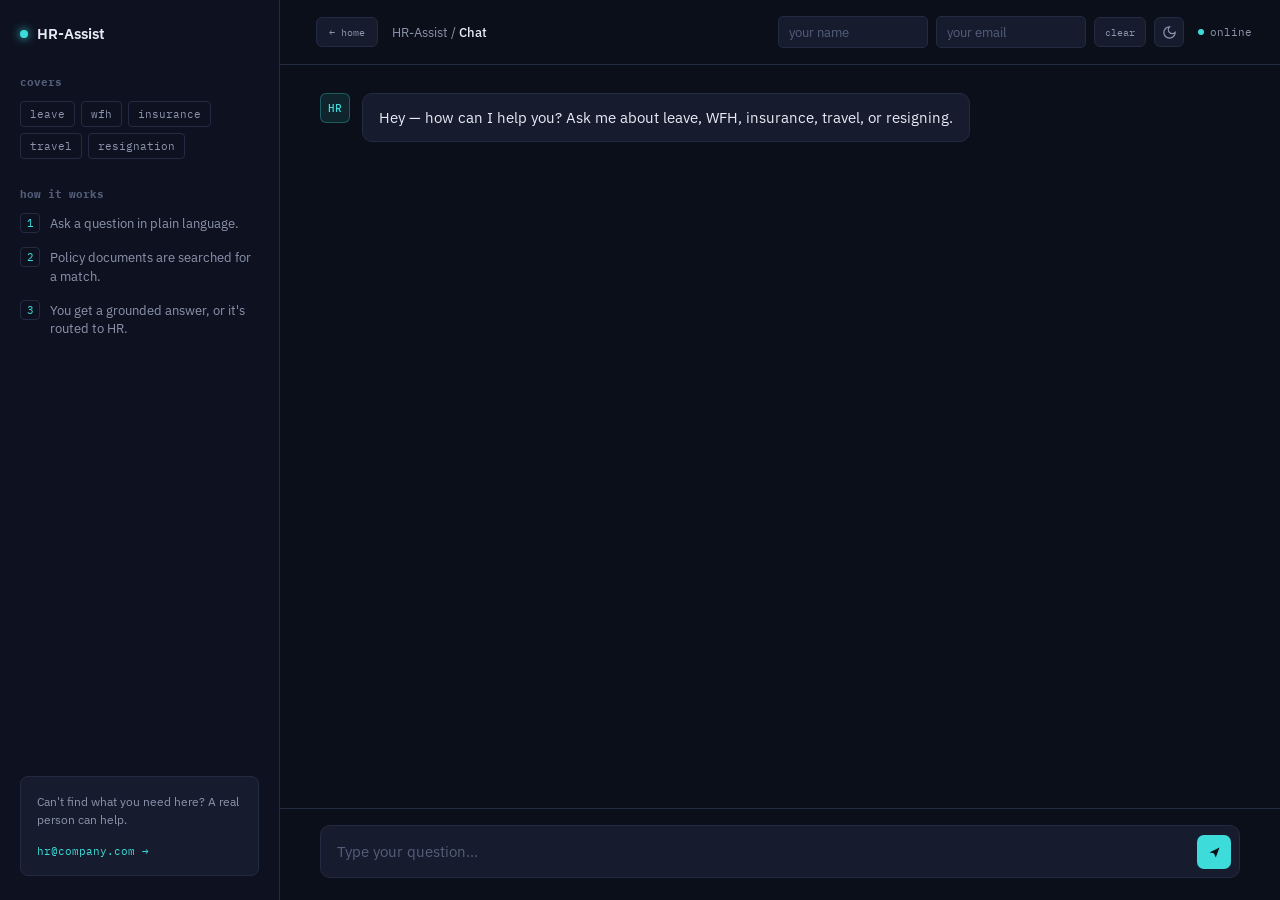
==== frontend/chat .html @ ef60117e "Day 6: fix missing back-to-home navigation on chat page" ====
<!DOCTYPE html>
<html lang="en">
<head>
<meta charset="UTF-8">
<meta name="viewport" content="width=device-width, initial-scale=1.0">
<title>HR-Assist</title>
<link rel="preconnect" href="https://fonts.googleapis.com">
<link rel="preconnect" href="https://fonts.gstatic.com" crossorigin>
<link href="https://fonts.googleapis.com/css2?family=IBM+Plex+Sans:wght@400;500;600;700&family=IBM+Plex+Mono:wght@400;500&display=swap" rel="stylesheet">
<style>
  :root {
    --bg: #0B0F1A;
    --sidebar: #10152420;
    --sidebar-bg: #0E1220;
    --surface: #161C2E;
    --border: #232B42;
    --text: #E7EBF5;
    --text-dim: #8B94AC;
    --text-faint: #545E7A;
    --cyan: #3DDBD9;
    --cyan-dim: rgba(61, 219, 217, 0.10);
    --amber: #F5A623;
    --amber-dim: rgba(245, 166, 35, 0.10);
    --red: #E5636B;
    --red-dim: rgba(229, 99, 107, 0.10);
  }

  html[data-theme="light"] {
    --bg: #F4F6FB;
    --sidebar-bg: #ECEFF6;
    --surface: #FFFFFF;
    --border: #DDE2ED;
    --text: #171B29;
    --text-dim: #5B6478;
    --text-faint: #98A0B3;
    --cyan-dim: rgba(13, 148, 146, 0.10);
    --amber-dim: rgba(180, 110, 10, 0.10);
    --red-dim: rgba(200, 60, 68, 0.08);
  }
  html[data-theme="light"] .send-btn svg path { fill: #F4F6FB; }

  * { box-sizing: border-box; }
  body {
    margin: 0;
    background: var(--bg);
    color: var(--text);
    font-family: 'IBM Plex Sans', sans-serif;
    height: 100vh;
    overflow: hidden;
  }
  .mono { font-family: 'IBM Plex Mono', monospace; }

  .app {
    display: grid;
    grid-template-columns: 280px 1fr;
    height: 100vh;
  }

  /* Sidebar */
  .sidebar {
    background: var(--sidebar-bg);
    border-right: 1px solid var(--border);
    padding: 24px 20px;
    display: flex;
    flex-direction: column;
  }
  .brand {
    display: flex;
    align-items: center;
    gap: 9px;
    font-weight: 600;
    font-size: 15px;
    margin-bottom: 32px;
  }
  .brand-mark {
    width: 8px; height: 8px; border-radius: 50%;
    background: var(--cyan);
    box-shadow: 0 0 8px var(--cyan);
  }
  .sidebar h2 {
    font-size: 11px;
    font-family: 'IBM Plex Mono', monospace;
    color: var(--text-faint);
    text-transform: lowercase;
    margin: 0 0 12px 0;
  }
  .topics {
    display: flex;
    flex-wrap: wrap;
    gap: 6px;
    margin-bottom: 28px;
  }
  .topic-chip {
    font-family: 'IBM Plex Mono', monospace;
    font-size: 11px;
    padding: 5px 9px;
    border: 1px solid var(--border);
    border-radius: 4px;
    color: var(--text-dim);
  }
  .steps { display: flex; flex-direction: column; gap: 14px; margin-bottom: 28px; }
  .step { display: flex; gap: 10px; }
  .step-num {
    font-family: 'IBM Plex Mono', monospace;
    font-size: 11px; color: var(--cyan);
    border: 1px solid var(--border);
    width: 20px; height: 20px; border-radius: 4px;
    display: flex; align-items: center; justify-content: center;
    flex-shrink: 0;
  }
  .step-text { font-size: 12.5px; color: var(--text-dim); line-height: 1.5; padding-top: 1px; }

  .sidebar-footer {
    margin-top: auto;
    border: 1px solid var(--border);
    border-radius: 8px;
    padding: 16px;
    background: var(--surface);
  }
  .sidebar-footer p {
    font-size: 12px;
    color: var(--text-dim);
    margin: 0 0 10px 0;
    line-height: 1.5;
  }
  .sidebar-footer a {
    font-family: 'IBM Plex Mono', monospace;
    font-size: 11px;
    color: var(--cyan);
    text-decoration: none;
  }

  /* Main */
  .main { display: flex; flex-direction: column; height: 100vh; }

  .topbar {
    border-bottom: 1px solid var(--border);
    padding: 16px 28px;
    display: flex;
    align-items: center;
    justify-content: space-between;
    flex-shrink: 0;
  }
  .crumb { font-size: 13px; color: var(--text-dim); }
  .crumb b { color: var(--text); font-weight: 500; }
  .identity {
    display: flex;
    gap: 8px;
  }
  .identity input {
    background: var(--surface);
    border: 1px solid var(--border);
    border-radius: 5px;
    padding: 7px 10px;
    color: var(--text);
    font-size: 12.5px;
    font-family: 'IBM Plex Sans', sans-serif;
    width: 150px;
  }
  .identity input::placeholder { color: var(--text-faint); }
  .identity input:focus { outline: none; border-color: var(--cyan); }
  .status { font-family: 'IBM Plex Mono', monospace; font-size: 11px; color: var(--text-dim); display: flex; align-items: center; gap: 6px; margin-left: 14px; }
  .status-dot { width: 6px; height: 6px; border-radius: 50%; background: var(--cyan); }

  .icon-btn {
    background: var(--surface);
    border: 1px solid var(--border);
    color: var(--text-dim);
    border-radius: 6px;
    width: 30px;
    height: 30px;
    display: flex;
    align-items: center;
    justify-content: center;
    cursor: pointer;
    margin-left: 8px;
    font-size: 10px;
    text-transform: lowercase;
    padding: 0;
  }
  .icon-btn:hover { color: var(--cyan); border-color: var(--cyan); }
  #clearBtn { width: auto; padding: 0 10px; }

  .msg-time {
    font-family: 'IBM Plex Mono', monospace;
    font-size: 10px;
    color: var(--text-faint);
    margin-top: 6px;
  }
  .msg.user .msg-time { text-align: right; }

  .chat-area {
    flex: 1;
    overflow-y: auto;
    padding: 28px 40px;
    display: flex;
    flex-direction: column;
    gap: 18px;
  }

  .msg { display: flex; gap: 12px; max-width: 680px; }
  .msg.user { align-self: flex-end; flex-direction: row-reverse; }

  .avatar {
    width: 30px; height: 30px; border-radius: 6px;
    display: flex; align-items: center; justify-content: center;
    font-family: 'IBM Plex Mono', monospace;
    font-size: 11px; font-weight: 500;
    flex-shrink: 0;
  }
  .avatar.bot { background: var(--cyan-dim); color: var(--cyan); border: 1px solid rgba(61,219,217,0.3); }
  .avatar.user { background: var(--surface); color: var(--text-dim); border: 1px solid var(--border); }

  .bubble {
    background: var(--surface);
    border: 1px solid var(--border);
    border-radius: 10px;
    padding: 12px 16px;
    font-size: 14.5px;
    line-height: 1.6;
    white-space: pre-wrap;
  }
  .msg.user .bubble { background: #1B2136; }
  .msg.bot .bubble.answered { border-left: 3px solid var(--cyan); background: var(--cyan-dim); }
  .msg.bot .bubble.escalated { border-left: 3px solid var(--amber); background: var(--amber-dim); }
  .msg.bot .bubble.error { border-left: 3px solid var(--red); background: var(--red-dim); }

  .bubble-tag {
    display: inline-block;
    font-family: 'IBM Plex Mono', monospace;
    font-size: 10px;
    margin-bottom: 6px;
    padding: 2px 6px;
    border-radius: 3px;
    background: rgba(255,255,255,0.06);
  }
  .bubble.answered .bubble-tag { color: var(--cyan); }
  .bubble.escalated .bubble-tag { color: var(--amber); }
  .bubble.error .bubble-tag { color: var(--red); }

  .typing {
    display: flex;
    align-items: center;
    gap: 12px;
    padding-left: 0;
  }
  .typing-bubble {
    display: flex;
    align-items: center;
    gap: 4px;
    background: var(--surface);
    border: 1px solid var(--border);
    border-radius: 10px;
    padding: 12px 16px;
  }
  .typing-dot {
    width: 6px;
    height: 6px;
    border-radius: 50%;
    background: var(--text-faint);
    animation: typingBounce 1.2s infinite ease-in-out;
  }
  .typing-dot:nth-child(2) { animation-delay: 0.15s; }
  .typing-dot:nth-child(3) { animation-delay: 0.3s; }
  @keyframes typingBounce {
    0%, 60%, 100% { transform: translateY(0); opacity: 0.4; }
    30% { transform: translateY(-4px); opacity: 1; }
  }

  .input-bar {
    border-top: 1px solid var(--border);
    padding: 16px 40px 22px 40px;
    flex-shrink: 0;
  }
  .input-wrap {
    display: flex;
    align-items: flex-end;
    gap: 10px;
    background: var(--surface);
    border: 1px solid var(--border);
    border-radius: 10px;
    padding: 8px 8px 8px 16px;
  }
  .input-wrap textarea {
    flex: 1;
    background: transparent;
    border: none;
    color: var(--text);
    font-family: 'IBM Plex Sans', sans-serif;
    font-size: 14.5px;
    resize: none;
    max-height: 120px;
    padding: 8px 0;
  }
  .input-wrap textarea:focus { outline: none; }
  .input-wrap textarea::placeholder { color: var(--text-faint); }

  .send-btn {
    background: var(--cyan);
    border: none;
    width: 34px; height: 34px;
    border-radius: 7px;
    display: flex; align-items: center; justify-content: center;
    cursor: pointer;
    flex-shrink: 0;
  }
  .send-btn:hover { background: #55E5E3; }
  .send-btn:disabled { background: var(--border); cursor: not-allowed; }
  .send-btn svg { width: 15px; height: 15px; }

  @media (max-width: 820px) {
    .app { grid-template-columns: 1fr; }
    .sidebar { display: none; }
    .identity { display: none; }
  }
</style>
</head>
<body>

<div class="app">
  <aside class="sidebar">
    <div class="brand"><span class="brand-mark"></span>HR-Assist</div>

    <h2>covers</h2>
    <div class="topics">
      <span class="topic-chip">leave</span>
      <span class="topic-chip">wfh</span>
      <span class="topic-chip">insurance</span>
      <span class="topic-chip">travel</span>
      <span class="topic-chip">resignation</span>
    </div>

    <h2>how it works</h2>
    <div class="steps">
      <div class="step"><span class="step-num mono">1</span><span class="step-text">Ask a question in plain language.</span></div>
      <div class="step"><span class="step-num mono">2</span><span class="step-text">Policy documents are searched for a match.</span></div>
      <div class="step"><span class="step-num mono">3</span><span class="step-text">You get a grounded answer, or it's routed to HR.</span></div>
    </div>

    <div class="sidebar-footer">
      <p>Can't find what you need here? A real person can help.</p>
      <a href="mailto:hr@company.com">hr@company.com →</a>
    </div>
  </aside>

  <div class="main">
    <div class="topbar">
      <div style="display:flex; align-items:center; gap:14px;">
        <a href="index.html" class="icon-btn mono" style="width:auto; padding:0 12px; text-decoration:none;">← home</a>
        <div class="crumb">HR-Assist / <b>Chat</b></div>
      </div>
      <div style="display:flex; align-items:center;">
        <div class="identity">
          <input type="text" id="empName" placeholder="your name">
          <input type="email" id="empEmail" placeholder="your email">
        </div>
        <button class="icon-btn mono" id="clearBtn" title="Start new conversation">clear</button>
        <button class="icon-btn" id="themeBtn" title="Toggle theme">
          <svg id="themeIcon" viewBox="0 0 24 24" width="15" height="15" fill="none" stroke="currentColor" stroke-width="2">
            <path d="M12 3a6 6 0 0 0 9 9 9 9 0 1 1-9-9z"/>
          </svg>
        </button>
        <div class="status"><span class="status-dot"></span>online</div>
      </div>
    </div>

    <div class="chat-area" id="chatArea">
      <div class="msg bot">
        <div class="avatar bot">HR</div>
        <div class="bubble">Hey — how can I help you? Ask me about leave, WFH, insurance, travel, or resigning.</div>
      </div>
    </div>

    <div class="input-bar">
      <div class="input-wrap">
        <textarea id="question" rows="1" placeholder="Type your question..."></textarea>
        <button class="send-btn" id="sendBtn" aria-label="Send">
          <svg viewBox="0 0 24 24" fill="none" xmlns="http://www.w3.org/2000/svg">
            <path d="M4 12L20 4L14 20L11 13L4 12Z" fill="#0A1018"/>
          </svg>
        </button>
      </div>
    </div>
  </div>
</div>

<script>
  const WEBHOOK_URL = "http://localhost:5678/webhook/hr-question";

  const chatArea = document.getElementById('chatArea');
  const questionInput = document.getElementById('question');
  const sendBtn = document.getElementById('sendBtn');
  const empName = document.getElementById('empName');
  const empEmail = document.getElementById('empEmail');
  const clearBtn = document.getElementById('clearBtn');
  const themeBtn = document.getElementById('themeBtn');

  function timeNow() {
    return new Date().toLocaleTimeString([], { hour: '2-digit', minute: '2-digit' });
  }

  function addUserMessage(text) {
    const el = document.createElement('div');
    el.className = 'msg user';
    el.innerHTML = `
      <div class="avatar user">${(empName.value.trim()[0] || 'Y').toUpperCase()}</div>
      <div>
        <div class="bubble">${escapeHtml(text)}</div>
        <div class="msg-time">${timeNow()}</div>
      </div>
    `;
    chatArea.appendChild(el);
    scrollToBottom();
  }

  function addBotMessage(text, status) {
    const el = document.createElement('div');
    el.className = 'msg bot';
    el.innerHTML = `
      <div class="avatar bot">HR</div>
      <div>
        <div class="bubble ${status}">
          <span class="bubble-tag">${status}</span><br>
          ${escapeHtml(text)}
        </div>
        <div class="msg-time">${timeNow()}</div>
      </div>
    `;
    chatArea.appendChild(el);
    scrollToBottom();
  }

  function addTyping() {
    const el = document.createElement('div');
    el.className = 'msg bot';
    el.id = 'typingIndicator';
    el.innerHTML = `
      <div class="avatar bot">HR</div>
      <div class="typing-bubble">
        <span class="typing-dot"></span>
        <span class="typing-dot"></span>
        <span class="typing-dot"></span>
      </div>
    `;
    chatArea.appendChild(el);
    scrollToBottom();
  }

  function removeTyping() {
    const el = document.getElementById('typingIndicator');
    if (el) el.remove();
  }

  function scrollToBottom() {
    chatArea.scrollTop = chatArea.scrollHeight;
  }

  function escapeHtml(str) {
    const div = document.createElement('div');
    div.textContent = str;
    return div.innerHTML;
  }

  async function sendQuestion() {
    const question = questionInput.value.trim();
    if (!question) return;

    addUserMessage(question);
    questionInput.value = '';
    sendBtn.disabled = true;
    addTyping();

    try {
      const res = await fetch(WEBHOOK_URL, {
        method: 'POST',
        headers: { 'Content-Type': 'application/json' },
        body: JSON.stringify({
          question: question,
          employeeName: empName.value.trim(),
          employeeEmail: empEmail.value.trim()
        })
      });

      if (!res.ok) throw new Error('status ' + res.status);

      const data = await res.json();
      const answer = data.answer || "No answer received.";
      const escalated = answer.toLowerCase().includes('forwarded to hr');

      removeTyping();
      addBotMessage(answer, escalated ? 'escalated' : 'answered');
    } catch (err) {
      removeTyping();
      addBotMessage("Couldn't reach HR-Assist. Make sure the workflow is running and try again.", 'error');
    } finally {
      sendBtn.disabled = false;
    }
  }

  sendBtn.addEventListener('click', sendQuestion);
  questionInput.addEventListener('keydown', (e) => {
    if (e.key === 'Enter' && !e.shiftKey) {
      e.preventDefault();
      sendQuestion();
    }
  });
  questionInput.addEventListener('input', () => {
    questionInput.style.height = 'auto';
    questionInput.style.height = Math.min(questionInput.scrollHeight, 120) + 'px';
  });

  // Clear chat
  clearBtn.addEventListener('click', () => {
    chatArea.innerHTML = `
      <div class="msg bot">
        <div class="avatar bot">HR</div>
        <div>
          <div class="bubble">Hey — how can I help you? Ask me about leave, WFH, insurance, travel, or resigning.</div>
          <div class="msg-time">${timeNow()}</div>
        </div>
      </div>
    `;
  });

  // Theme toggle (defaults to dark; preference remembered for next visit)
  function applyTheme(theme) {
    document.documentElement.setAttribute('data-theme', theme);
  }
  let savedTheme = 'dark';
  try { savedTheme = localStorage.getItem('hrAssistTheme') || 'dark'; } catch (e) {}
  applyTheme(savedTheme);

  themeBtn.addEventListener('click', () => {
    const current = document.documentElement.getAttribute('data-theme') || 'dark';
    const next = current === 'dark' ? 'light' : 'dark';
    applyTheme(next);
    try { localStorage.setItem('hrAssistTheme', next); } catch (e) {}
  });
</script>

</body>
</html>
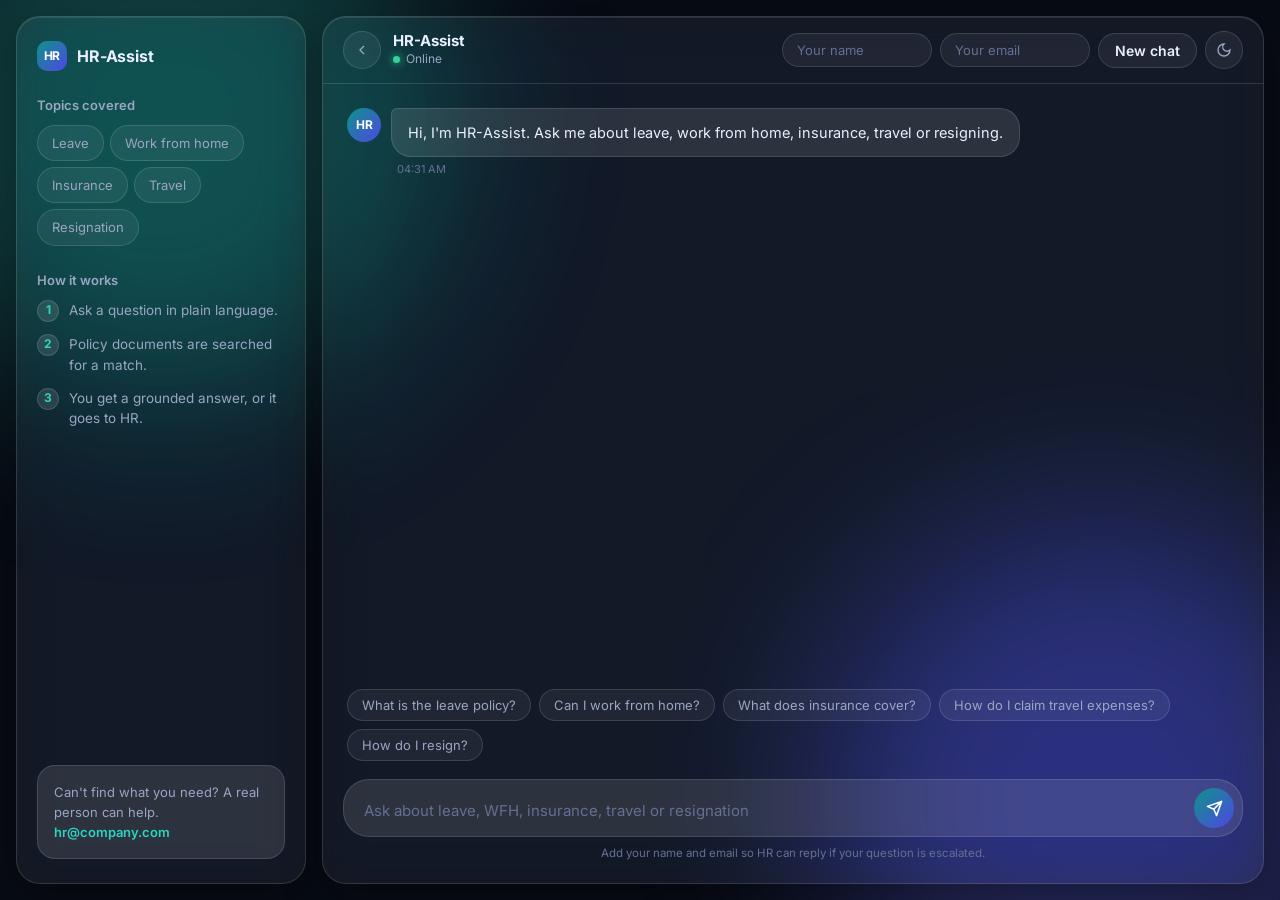
==== commit 88d06268: "ui update" ====
--- a/frontend/chat .html
+++ b/frontend/chat .html
@@ -1,542 +1,269 @@
 <!DOCTYPE html>
-<html lang="en">
+<html lang="en" data-theme="dark">
 <head>
 <meta charset="UTF-8">
 <meta name="viewport" content="width=device-width, initial-scale=1.0">
-<title>HR-Assist</title>
+<title>Chat | HR-Assist</title>
 <link rel="preconnect" href="https://fonts.googleapis.com">
 <link rel="preconnect" href="https://fonts.gstatic.com" crossorigin>
-<link href="https://fonts.googleapis.com/css2?family=IBM+Plex+Sans:wght@400;500;600;700&family=IBM+Plex+Mono:wght@400;500&display=swap" rel="stylesheet">
+<link href="https://fonts.googleapis.com/css2?family=Inter:wght@400;500;600;700&display=swap" rel="stylesheet">
 <style>
-  :root {
-    --bg: #0B0F1A;
-    --sidebar: #10152420;
-    --sidebar-bg: #0E1220;
-    --surface: #161C2E;
-    --border: #232B42;
-    --text: #E7EBF5;
-    --text-dim: #8B94AC;
-    --text-faint: #545E7A;
-    --cyan: #3DDBD9;
-    --cyan-dim: rgba(61, 219, 217, 0.10);
-    --amber: #F5A623;
-    --amber-dim: rgba(245, 166, 35, 0.10);
-    --red: #E5636B;
-    --red-dim: rgba(229, 99, 107, 0.10);
-  }
-
-  html[data-theme="light"] {
-    --bg: #F4F6FB;
-    --sidebar-bg: #ECEFF6;
-    --surface: #FFFFFF;
-    --border: #DDE2ED;
-    --text: #171B29;
-    --text-dim: #5B6478;
-    --text-faint: #98A0B3;
-    --cyan-dim: rgba(13, 148, 146, 0.10);
-    --amber-dim: rgba(180, 110, 10, 0.10);
-    --red-dim: rgba(200, 60, 68, 0.08);
-  }
-  html[data-theme="light"] .send-btn svg path { fill: #F4F6FB; }
-
-  * { box-sizing: border-box; }
-  body {
-    margin: 0;
-    background: var(--bg);
-    color: var(--text);
-    font-family: 'IBM Plex Sans', sans-serif;
-    height: 100vh;
-    overflow: hidden;
-  }
-  .mono { font-family: 'IBM Plex Mono', monospace; }
-
-  .app {
-    display: grid;
-    grid-template-columns: 280px 1fr;
-    height: 100vh;
-  }
-
-  /* Sidebar */
-  .sidebar {
-    background: var(--sidebar-bg);
-    border-right: 1px solid var(--border);
-    padding: 24px 20px;
-    display: flex;
-    flex-direction: column;
-  }
-  .brand {
-    display: flex;
-    align-items: center;
-    gap: 9px;
-    font-weight: 600;
-    font-size: 15px;
-    margin-bottom: 32px;
-  }
-  .brand-mark {
-    width: 8px; height: 8px; border-radius: 50%;
-    background: var(--cyan);
-    box-shadow: 0 0 8px var(--cyan);
-  }
-  .sidebar h2 {
-    font-size: 11px;
-    font-family: 'IBM Plex Mono', monospace;
-    color: var(--text-faint);
-    text-transform: lowercase;
-    margin: 0 0 12px 0;
-  }
-  .topics {
-    display: flex;
-    flex-wrap: wrap;
-    gap: 6px;
-    margin-bottom: 28px;
-  }
-  .topic-chip {
-    font-family: 'IBM Plex Mono', monospace;
-    font-size: 11px;
-    padding: 5px 9px;
-    border: 1px solid var(--border);
-    border-radius: 4px;
-    color: var(--text-dim);
-  }
-  .steps { display: flex; flex-direction: column; gap: 14px; margin-bottom: 28px; }
-  .step { display: flex; gap: 10px; }
-  .step-num {
-    font-family: 'IBM Plex Mono', monospace;
-    font-size: 11px; color: var(--cyan);
-    border: 1px solid var(--border);
-    width: 20px; height: 20px; border-radius: 4px;
-    display: flex; align-items: center; justify-content: center;
-    flex-shrink: 0;
-  }
-  .step-text { font-size: 12.5px; color: var(--text-dim); line-height: 1.5; padding-top: 1px; }
-
-  .sidebar-footer {
-    margin-top: auto;
-    border: 1px solid var(--border);
-    border-radius: 8px;
-    padding: 16px;
-    background: var(--surface);
-  }
-  .sidebar-footer p {
-    font-size: 12px;
-    color: var(--text-dim);
-    margin: 0 0 10px 0;
-    line-height: 1.5;
-  }
-  .sidebar-footer a {
-    font-family: 'IBM Plex Mono', monospace;
-    font-size: 11px;
-    color: var(--cyan);
-    text-decoration: none;
-  }
-
-  /* Main */
-  .main { display: flex; flex-direction: column; height: 100vh; }
-
-  .topbar {
-    border-bottom: 1px solid var(--border);
-    padding: 16px 28px;
-    display: flex;
-    align-items: center;
-    justify-content: space-between;
-    flex-shrink: 0;
-  }
-  .crumb { font-size: 13px; color: var(--text-dim); }
-  .crumb b { color: var(--text); font-weight: 500; }
-  .identity {
-    display: flex;
-    gap: 8px;
-  }
-  .identity input {
-    background: var(--surface);
-    border: 1px solid var(--border);
-    border-radius: 5px;
-    padding: 7px 10px;
-    color: var(--text);
-    font-size: 12.5px;
-    font-family: 'IBM Plex Sans', sans-serif;
-    width: 150px;
-  }
-  .identity input::placeholder { color: var(--text-faint); }
-  .identity input:focus { outline: none; border-color: var(--cyan); }
-  .status { font-family: 'IBM Plex Mono', monospace; font-size: 11px; color: var(--text-dim); display: flex; align-items: center; gap: 6px; margin-left: 14px; }
-  .status-dot { width: 6px; height: 6px; border-radius: 50%; background: var(--cyan); }
-
-  .icon-btn {
-    background: var(--surface);
-    border: 1px solid var(--border);
-    color: var(--text-dim);
-    border-radius: 6px;
-    width: 30px;
-    height: 30px;
-    display: flex;
-    align-items: center;
-    justify-content: center;
-    cursor: pointer;
-    margin-left: 8px;
-    font-size: 10px;
-    text-transform: lowercase;
-    padding: 0;
-  }
-  .icon-btn:hover { color: var(--cyan); border-color: var(--cyan); }
-  #clearBtn { width: auto; padding: 0 10px; }
-
-  .msg-time {
-    font-family: 'IBM Plex Mono', monospace;
-    font-size: 10px;
-    color: var(--text-faint);
-    margin-top: 6px;
-  }
-  .msg.user .msg-time { text-align: right; }
-
-  .chat-area {
-    flex: 1;
-    overflow-y: auto;
-    padding: 28px 40px;
-    display: flex;
-    flex-direction: column;
-    gap: 18px;
-  }
-
-  .msg { display: flex; gap: 12px; max-width: 680px; }
-  .msg.user { align-self: flex-end; flex-direction: row-reverse; }
-
-  .avatar {
-    width: 30px; height: 30px; border-radius: 6px;
-    display: flex; align-items: center; justify-content: center;
-    font-family: 'IBM Plex Mono', monospace;
-    font-size: 11px; font-weight: 500;
-    flex-shrink: 0;
-  }
-  .avatar.bot { background: var(--cyan-dim); color: var(--cyan); border: 1px solid rgba(61,219,217,0.3); }
-  .avatar.user { background: var(--surface); color: var(--text-dim); border: 1px solid var(--border); }
-
-  .bubble {
-    background: var(--surface);
-    border: 1px solid var(--border);
-    border-radius: 10px;
-    padding: 12px 16px;
-    font-size: 14.5px;
-    line-height: 1.6;
-    white-space: pre-wrap;
-  }
-  .msg.user .bubble { background: #1B2136; }
-  .msg.bot .bubble.answered { border-left: 3px solid var(--cyan); background: var(--cyan-dim); }
-  .msg.bot .bubble.escalated { border-left: 3px solid var(--amber); background: var(--amber-dim); }
-  .msg.bot .bubble.error { border-left: 3px solid var(--red); background: var(--red-dim); }
-
-  .bubble-tag {
-    display: inline-block;
-    font-family: 'IBM Plex Mono', monospace;
-    font-size: 10px;
-    margin-bottom: 6px;
-    padding: 2px 6px;
-    border-radius: 3px;
-    background: rgba(255,255,255,0.06);
-  }
-  .bubble.answered .bubble-tag { color: var(--cyan); }
-  .bubble.escalated .bubble-tag { color: var(--amber); }
-  .bubble.error .bubble-tag { color: var(--red); }
-
-  .typing {
-    display: flex;
-    align-items: center;
-    gap: 12px;
-    padding-left: 0;
-  }
-  .typing-bubble {
-    display: flex;
-    align-items: center;
-    gap: 4px;
-    background: var(--surface);
-    border: 1px solid var(--border);
-    border-radius: 10px;
-    padding: 12px 16px;
-  }
-  .typing-dot {
-    width: 6px;
-    height: 6px;
-    border-radius: 50%;
-    background: var(--text-faint);
-    animation: typingBounce 1.2s infinite ease-in-out;
-  }
-  .typing-dot:nth-child(2) { animation-delay: 0.15s; }
-  .typing-dot:nth-child(3) { animation-delay: 0.3s; }
-  @keyframes typingBounce {
-    0%, 60%, 100% { transform: translateY(0); opacity: 0.4; }
-    30% { transform: translateY(-4px); opacity: 1; }
-  }
-
-  .input-bar {
-    border-top: 1px solid var(--border);
-    padding: 16px 40px 22px 40px;
-    flex-shrink: 0;
-  }
-  .input-wrap {
-    display: flex;
-    align-items: flex-end;
-    gap: 10px;
-    background: var(--surface);
-    border: 1px solid var(--border);
-    border-radius: 10px;
-    padding: 8px 8px 8px 16px;
-  }
-  .input-wrap textarea {
-    flex: 1;
-    background: transparent;
-    border: none;
-    color: var(--text);
-    font-family: 'IBM Plex Sans', sans-serif;
-    font-size: 14.5px;
-    resize: none;
-    max-height: 120px;
-    padding: 8px 0;
-  }
-  .input-wrap textarea:focus { outline: none; }
-  .input-wrap textarea::placeholder { color: var(--text-faint); }
-
-  .send-btn {
-    background: var(--cyan);
-    border: none;
-    width: 34px; height: 34px;
-    border-radius: 7px;
-    display: flex; align-items: center; justify-content: center;
-    cursor: pointer;
-    flex-shrink: 0;
-  }
-  .send-btn:hover { background: #55E5E3; }
-  .send-btn:disabled { background: var(--border); cursor: not-allowed; }
-  .send-btn svg { width: 15px; height: 15px; }
-
-  @media (max-width: 820px) {
-    .app { grid-template-columns: 1fr; }
-    .sidebar { display: none; }
-    .identity { display: none; }
-  }
+:root{--bg:#070B14;--text:#EAF0FF;--dim:#9AA6C3;--faint:#647092;--glass:rgba(255,255,255,.06);--glass2:rgba(255,255,255,.11);--gb:rgba(255,255,255,.13);--sh:0 10px 40px rgba(0,0,0,.35);--acc:#2DD4BF;--acc2:#6366F1;--amb:#F5A623;--red:#F0707A;--o1:rgba(45,212,191,.26);--o2:rgba(99,102,241,.30)}
+html[data-theme=light]{--bg:#EBF0FA;--text:#131A2B;--dim:#525D77;--faint:#8791AB;--glass:rgba(255,255,255,.6);--glass2:rgba(255,255,255,.9);--gb:rgba(255,255,255,.95);--sh:0 10px 40px rgba(40,55,110,.13);--acc:#0C8F84;--acc2:#4F46E5;--amb:#A8650A;--red:#C93C46;--o1:rgba(45,212,191,.34);--o2:rgba(99,102,241,.24)}
+*{box-sizing:border-box}
+html,body{margin:0}
+body{background:var(--bg);color:var(--text);font:15px/1.55 'Inter',system-ui,sans-serif;min-height:100vh;-webkit-font-smoothing:antialiased}
+body::before,body::after{content:"";position:fixed;width:560px;height:560px;border-radius:50%;filter:blur(90px);z-index:-1;pointer-events:none}
+body::before{background:var(--o1);top:-160px;left:-120px}
+body::after{background:var(--o2);bottom:-180px;right:-100px}
+a{color:inherit;text-decoration:none}
+:focus-visible{outline:2px solid var(--acc);outline-offset:2px}
+.glass{background:var(--glass);border:1px solid var(--gb);border-radius:24px;box-shadow:var(--sh),inset 0 1px 0 rgba(255,255,255,.1);-webkit-backdrop-filter:blur(22px) saturate(170%);backdrop-filter:blur(22px) saturate(170%)}
+.btn{display:inline-flex;align-items:center;gap:8px;padding:12px 24px;border-radius:999px;font:600 14px 'Inter',sans-serif;border:1px solid var(--gb);color:var(--text);background:var(--glass);cursor:pointer;transition:transform .2s,background .2s}
+.btn:hover{transform:translateY(-1px);background:var(--glass2)}
+.btn.pri{background:linear-gradient(135deg,#0D9488,#4F46E5);color:#fff;border:0;box-shadow:0 8px 24px var(--o2)}
+.icon-btn{width:38px;height:38px;border-radius:50%;display:grid;place-items:center;border:1px solid var(--gb);background:var(--glass);color:var(--dim);cursor:pointer;flex-shrink:0}
+.icon-btn:hover{color:var(--acc)}
+.chip{font-size:13px;padding:7px 14px;border-radius:999px;border:1px solid var(--gb);background:var(--glass);color:var(--dim);font-family:inherit}
+.brand{display:flex;align-items:center;gap:10px;font-weight:700;font-size:16px;letter-spacing:-.01em}
+.logo{width:30px;height:30px;border-radius:10px;background:linear-gradient(135deg,#0D9488,#4F46E5);display:grid;place-items:center;color:#fff;font-size:12px;font-weight:700}
+.dim{color:var(--dim)}
+
+/* landing */
+.wrap{max-width:1080px;margin:0 auto;padding:0 24px}
+.nav{margin:18px auto 0;max-width:1080px;display:flex;align-items:center;justify-content:space-between;padding:10px 12px 10px 20px;border-radius:999px}
+.nav-r{display:flex;align-items:center;gap:10px}
+.nav-r a.l{font-size:14px;color:var(--dim);padding:0 8px}
+.nav-r a.l:hover{color:var(--text)}
+.hero{display:grid;grid-template-columns:1.1fr .9fr;gap:48px;align-items:center;padding:84px 0 64px}
+h1{font-size:50px;line-height:1.08;letter-spacing:-.03em;margin:0 0 18px;font-weight:700}
+.hero p{font-size:17px;color:var(--dim);max-width:46ch;margin:0 0 30px}
+.acts{display:flex;gap:12px;flex-wrap:wrap}
+.topics{display:flex;gap:8px;flex-wrap:wrap;margin-top:32px}
+.demo{padding:22px;display:flex;flex-direction:column;gap:14px}
+.demo .b{padding:12px 16px;border-radius:18px;max-width:88%;font-size:14px}
+.demo .u{align-self:flex-end;background:linear-gradient(135deg,#0D9488,#4F46E5);color:#fff;border-bottom-right-radius:6px}
+.demo .a{border:1px solid var(--gb);background:var(--glass2);border-bottom-left-radius:6px;border-left:3px solid var(--acc)}
+.demo .e{border:1px solid var(--gb);background:var(--glass2);border-bottom-left-radius:6px;border-left:3px solid var(--amb)}
+.bar{height:8px;border-radius:4px;background:var(--gb);margin-top:8px}
+.tagl{font-size:12px;font-weight:600;color:var(--acc)}
+.demo .e .tagl{color:var(--amb)}
+.sec{padding:56px 0}
+.sec h2{font-size:30px;letter-spacing:-.02em;margin:0 0 8px}
+.sec>p{margin:0 0 32px;color:var(--dim)}
+.grid{display:grid;grid-template-columns:repeat(3,1fr);gap:18px}
+.card{padding:26px}
+.card .ic{width:42px;height:42px;border-radius:14px;background:var(--glass2);border:1px solid var(--gb);display:grid;place-items:center;color:var(--acc);margin-bottom:16px}
+.card h3{font-size:16px;margin:0 0 6px}
+.card p{margin:0;font-size:14px;color:var(--dim)}
+.cta{padding:34px 38px;display:flex;align-items:center;justify-content:space-between;gap:20px;flex-wrap:wrap;margin:24px 0 48px}
+.cta h3{margin:0 0 4px;font-size:19px}
+.cta p{margin:0;color:var(--dim);font-size:14px}
+footer{text-align:center;color:var(--faint);font-size:13px;padding:0 0 32px}
+
+/* chat */
+.shell{display:grid;grid-template-columns:290px 1fr;gap:16px;height:100vh;padding:16px}
+.side{padding:24px 20px;display:flex;flex-direction:column;gap:24px;overflow:auto}
+.side h2{font-size:13px;font-weight:600;margin:0 0 10px;color:var(--dim)}
+.side .chips{display:flex;flex-wrap:wrap;gap:6px}
+.stp{display:flex;flex-direction:column;gap:12px;font-size:13.5px;color:var(--dim)}
+.stp div{display:flex;gap:10px}
+.stp b{width:22px;height:22px;border-radius:50%;background:var(--glass2);border:1px solid var(--gb);color:var(--acc);display:grid;place-items:center;font-size:12px;flex-shrink:0}
+.help{margin-top:auto;padding:16px;border-radius:18px;background:var(--glass2);border:1px solid var(--gb);font-size:13px;color:var(--dim)}
+.help a{color:var(--acc);font-weight:600}
+.main{display:flex;flex-direction:column;min-height:0;overflow:hidden}
+.top{display:flex;align-items:center;justify-content:space-between;gap:12px;padding:14px 20px;border-bottom:1px solid var(--gb);flex-wrap:wrap}
+.ttl{display:flex;align-items:center;gap:12px}
+.ttl b{display:block;font-size:15px;line-height:1.2}
+.st{font-size:12px;color:var(--dim);display:flex;align-items:center;gap:6px}
+.st i{width:7px;height:7px;border-radius:50%;background:#34D399;box-shadow:0 0 8px #34D399}
+.st.off i{background:var(--red);box-shadow:0 0 8px var(--red)}
+.ctl{display:flex;align-items:center;gap:8px}
+.ctl input{background:var(--glass);border:1px solid var(--gb);border-radius:999px;padding:8px 14px;color:var(--text);font:13px 'Inter',sans-serif;width:150px}
+.ctl input:focus{outline:none;border-color:var(--acc)}
+.ctl input::placeholder{color:var(--faint)}
+#chat{flex:1;overflow-y:auto;padding:24px;display:flex;flex-direction:column;gap:18px}
+.msg{display:flex;gap:10px;max-width:720px}
+.msg.user{align-self:flex-end;flex-direction:row-reverse}
+.av{width:34px;height:34px;border-radius:50%;display:grid;place-items:center;font-size:12px;font-weight:700;flex-shrink:0;background:var(--glass2);border:1px solid var(--gb);color:var(--dim)}
+.msg.bot .av{background:linear-gradient(135deg,#0D9488,#4F46E5);color:#fff;border:0}
+.bub{padding:12px 16px;border-radius:20px;border:1px solid var(--gb);background:var(--glass2);white-space:pre-wrap;line-height:1.6;font-size:14.5px}
+.msg.bot .bub{border-top-left-radius:6px}
+.msg.user .bub{border-top-right-radius:6px;background:linear-gradient(135deg,#0D9488,#4F46E5);color:#fff;border:0}
+.bub.answered{border-left:3px solid var(--acc)}
+.bub.escalated{border-left:3px solid var(--amb)}
+.bub.error{border-left:3px solid var(--red)}
+.tag{display:block;font-size:12px;font-weight:600;margin-bottom:4px}
+.answered .tag{color:var(--acc)}.escalated .tag{color:var(--amb)}.error .tag{color:var(--red)}
+.time{font-size:11px;color:var(--faint);margin:4px 6px 0}
+.msg.user .time{text-align:right}
+.typing{display:flex;gap:5px;padding:14px 18px}
+.typing i{width:7px;height:7px;border-radius:50%;background:var(--faint);animation:bn 1.2s infinite}
+.typing i:nth-child(2){animation-delay:.15s}.typing i:nth-child(3){animation-delay:.3s}
+@keyframes bn{0%,60%,100%{transform:none;opacity:.4}30%{transform:translateY(-4px);opacity:1}}
+.sugg{display:flex;gap:8px;flex-wrap:wrap;padding:0 24px 12px}
+.sugg button{cursor:pointer;transition:background .2s}
+.sugg button:hover{background:var(--glass2);color:var(--text)}
+.bar-in{padding:6px 20px 20px}
+.inp{display:flex;align-items:flex-end;gap:10px;background:var(--glass2);border:1px solid var(--gb);border-radius:26px;padding:8px 8px 8px 20px}
+.inp:focus-within{border-color:var(--acc)}
+.inp textarea{flex:1;background:transparent;border:0;color:var(--text);font:15px 'Inter',sans-serif;resize:none;max-height:120px;padding:8px 0}
+.inp textarea:focus{outline:none}
+.inp textarea::placeholder{color:var(--faint)}
+.send{width:40px;height:40px;border-radius:50%;border:0;background:linear-gradient(135deg,#0D9488,#4F46E5);color:#fff;display:grid;place-items:center;cursor:pointer;flex-shrink:0}
+.send:disabled{opacity:.4;cursor:not-allowed}
+.note{text-align:center;font-size:11.5px;color:var(--faint);margin-top:8px}
+
+@media(max-width:860px){
+.hero{grid-template-columns:1fr;padding-top:48px}h1{font-size:38px}.grid{grid-template-columns:1fr}.nav-r a.l{display:none}
+.shell{grid-template-columns:1fr;padding:8px;gap:0}.side{display:none}.ctl input{display:none}}
+@media(prefers-reduced-motion:reduce){*{animation:none!important;transition:none!important}}
 </style>
+<script>
+(function(){
+  var k='hrAssistTheme',t='dark',r=document.documentElement;
+  try{t=localStorage.getItem(k)||'dark'}catch(e){}
+  r.dataset.theme=t;
+  window.addEventListener('DOMContentLoaded',function(){
+    var b=document.getElementById('themeBtn');
+    if(!b)return;
+    b.onclick=function(){
+      t=t==='dark'?'light':'dark';
+      r.dataset.theme=t;
+      try{localStorage.setItem(k,t)}catch(e){}
+    };
+  });
+})();
+</script>
 </head>
 <body>
-
-<div class="app">
-  <aside class="sidebar">
-    <div class="brand"><span class="brand-mark"></span>HR-Assist</div>
-
-    <h2>covers</h2>
-    <div class="topics">
-      <span class="topic-chip">leave</span>
-      <span class="topic-chip">wfh</span>
-      <span class="topic-chip">insurance</span>
-      <span class="topic-chip">travel</span>
-      <span class="topic-chip">resignation</span>
-    </div>
-
-    <h2>how it works</h2>
-    <div class="steps">
-      <div class="step"><span class="step-num mono">1</span><span class="step-text">Ask a question in plain language.</span></div>
-      <div class="step"><span class="step-num mono">2</span><span class="step-text">Policy documents are searched for a match.</span></div>
-      <div class="step"><span class="step-num mono">3</span><span class="step-text">You get a grounded answer, or it's routed to HR.</span></div>
-    </div>
-
-    <div class="sidebar-footer">
-      <p>Can't find what you need here? A real person can help.</p>
-      <a href="mailto:hr@company.com">hr@company.com →</a>
-    </div>
+<div class="shell">
+  <aside class="side glass">
+    <a class="brand" href="index.html"><span class="logo">HR</span>HR-Assist</a>
+    <div>
+      <h2>Topics covered</h2>
+      <div class="chips"><span class="chip">Leave</span><span class="chip">Work from home</span><span class="chip">Insurance</span><span class="chip">Travel</span><span class="chip">Resignation</span></div>
+    </div>
+    <div>
+      <h2>How it works</h2>
+      <div class="stp">
+        <div><b>1</b><span>Ask a question in plain language.</span></div>
+        <div><b>2</b><span>Policy documents are searched for a match.</span></div>
+        <div><b>3</b><span>You get a grounded answer, or it goes to HR.</span></div>
+      </div>
+    </div>
+    <div class="help">Can't find what you need? A real person can help.<br><a href="mailto:hr@company.com">hr@company.com</a></div>
   </aside>
 
-  <div class="main">
-    <div class="topbar">
-      <div style="display:flex; align-items:center; gap:14px;">
-        <a href="index.html" class="icon-btn mono" style="width:auto; padding:0 12px; text-decoration:none;">← home</a>
-        <div class="crumb">HR-Assist / <b>Chat</b></div>
-      </div>
-      <div style="display:flex; align-items:center;">
-        <div class="identity">
-          <input type="text" id="empName" placeholder="your name">
-          <input type="email" id="empEmail" placeholder="your email">
-        </div>
-        <button class="icon-btn mono" id="clearBtn" title="Start new conversation">clear</button>
-        <button class="icon-btn" id="themeBtn" title="Toggle theme">
-          <svg id="themeIcon" viewBox="0 0 24 24" width="15" height="15" fill="none" stroke="currentColor" stroke-width="2">
-            <path d="M12 3a6 6 0 0 0 9 9 9 9 0 1 1-9-9z"/>
-          </svg>
-        </button>
-        <div class="status"><span class="status-dot"></span>online</div>
-      </div>
-    </div>
-
-    <div class="chat-area" id="chatArea">
-      <div class="msg bot">
-        <div class="avatar bot">HR</div>
-        <div class="bubble">Hey — how can I help you? Ask me about leave, WFH, insurance, travel, or resigning.</div>
-      </div>
-    </div>
-
-    <div class="input-bar">
-      <div class="input-wrap">
-        <textarea id="question" rows="1" placeholder="Type your question..."></textarea>
-        <button class="send-btn" id="sendBtn" aria-label="Send">
-          <svg viewBox="0 0 24 24" fill="none" xmlns="http://www.w3.org/2000/svg">
-            <path d="M4 12L20 4L14 20L11 13L4 12Z" fill="#0A1018"/>
-          </svg>
-        </button>
-      </div>
-    </div>
-  </div>
+  <main class="main glass">
+    <header class="top">
+      <div class="ttl">
+        <a class="icon-btn" href="index.html" aria-label="Back to home"><svg width="16" height="16" viewBox="0 0 24 24" fill="none" stroke="currentColor" stroke-width="2"><path d="M15 18l-6-6 6-6"/></svg></a>
+        <div><b>HR-Assist</b><span class="st" id="st"><i></i><span id="stt">Online</span></span></div>
+      </div>
+      <div class="ctl">
+        <input id="nm" type="text" placeholder="Your name" autocomplete="name" aria-label="Your name">
+        <input id="em" type="email" placeholder="Your email" autocomplete="email" aria-label="Your email">
+        <button class="btn" id="clr" style="padding:8px 16px">New chat</button>
+        <button class="icon-btn" id="themeBtn" aria-label="Toggle theme"><svg width="16" height="16" viewBox="0 0 24 24" fill="none" stroke="currentColor" stroke-width="2"><path d="M12 3a6 6 0 0 0 9 9 9 9 0 1 1-9-9z"/></svg></button>
+      </div>
+    </header>
+
+    <div id="chat" aria-live="polite"></div>
+
+    <div class="sugg" id="sugg">
+      <button class="chip">What is the leave policy?</button>
+      <button class="chip">Can I work from home?</button>
+      <button class="chip">What does insurance cover?</button>
+      <button class="chip">How do I claim travel expenses?</button>
+      <button class="chip">How do I resign?</button>
+    </div>
+
+    <div class="bar-in">
+      <div class="inp">
+        <textarea id="q" rows="1" placeholder="Ask about leave, WFH, insurance, travel or resignation" aria-label="Your question"></textarea>
+        <button class="send" id="send" aria-label="Send"><svg width="17" height="17" viewBox="0 0 24 24" fill="none" stroke="currentColor" stroke-width="2.2" stroke-linecap="round" stroke-linejoin="round"><path d="M22 2L11 13M22 2l-7 20-4-9-9-4z"/></svg></button>
+      </div>
+      <div class="note">Add your name and email so HR can reply if your question is escalated.</div>
+    </div>
+  </main>
 </div>
 
 <script>
-  const WEBHOOK_URL = "http://localhost:5678/webhook/hr-question";
-
-  const chatArea = document.getElementById('chatArea');
-  const questionInput = document.getElementById('question');
-  const sendBtn = document.getElementById('sendBtn');
-  const empName = document.getElementById('empName');
-  const empEmail = document.getElementById('empEmail');
-  const clearBtn = document.getElementById('clearBtn');
-  const themeBtn = document.getElementById('themeBtn');
-
-  function timeNow() {
-    return new Date().toLocaleTimeString([], { hour: '2-digit', minute: '2-digit' });
+// Opened as a local file: talk to n8n directly. Anywhere else (Vercel): use the /api/ask proxy.
+const ENDPOINT = location.protocol === 'file:' ? 'http://localhost:5678/webhook/hr-question' : '/api/ask';
+const $ = id => document.getElementById(id);
+const chat = $('chat'), q = $('q'), send = $('send'), nm = $('nm'), em = $('em'), sugg = $('sugg');
+const WELCOME = "Hi, I'm HR-Assist. Ask me about leave, work from home, insurance, travel or resigning.";
+
+try { nm.value = localStorage.getItem('hrName') || ''; em.value = localStorage.getItem('hrEmail') || ''; } catch (e) {}
+nm.oninput = em.oninput = () => { try { localStorage.setItem('hrName', nm.value); localStorage.setItem('hrEmail', em.value); } catch (e) {} };
+
+const time = () => new Date().toLocaleTimeString([], { hour: '2-digit', minute: '2-digit' });
+const esc = s => { const d = document.createElement('div'); d.textContent = s; return d.innerHTML; };
+const LABEL = { answered: 'From company policy', escalated: 'Sent to HR', error: 'Could not send' };
+
+function add(role, text, kind) {
+  const d = document.createElement('div');
+  d.className = 'msg ' + role;
+  const av = role === 'bot' ? 'HR' : (nm.value.trim()[0] || 'Y').toUpperCase();
+  d.innerHTML = `<div class="av">${av}</div><div><div class="bub ${kind || ''}">${kind ? `<span class="tag">${LABEL[kind]}</span>` : ''}${esc(text)}</div><div class="time">${time()}</div></div>`;
+  chat.appendChild(d);
+  chat.scrollTop = chat.scrollHeight;
+}
+
+function setStatus(ok) {
+  $('st').classList.toggle('off', !ok);
+  $('stt').textContent = ok ? 'Online' : 'Offline';
+}
+
+async function ask(question) {
+  question = question.trim();
+  if (!question || send.disabled) return;
+  sugg.style.display = 'none';
+  add('user', question);
+  q.value = ''; q.style.height = 'auto';
+  send.disabled = true;
+
+  const t = document.createElement('div');
+  t.className = 'msg bot';
+  t.innerHTML = '<div class="av">HR</div><div class="bub typing"><i></i><i></i><i></i></div>';
+  chat.appendChild(t); chat.scrollTop = chat.scrollHeight;
+
+  try {
+    const res = await fetch(ENDPOINT, {
+      method: 'POST',
+      headers: { 'Content-Type': 'application/json' },
+      body: JSON.stringify({ question, employeeName: nm.value.trim(), employeeEmail: em.value.trim() })
+    });
+    if (!res.ok) throw new Error('HTTP ' + res.status);
+    const data = await res.json();
+    if (!data.answer) throw new Error('Empty answer');
+    t.remove();
+    add('bot', data.answer, /forwarded to hr/i.test(data.answer) ? 'escalated' : 'answered');
+    setStatus(true);
+  } catch (err) {
+    t.remove();
+    add('bot', 'HR-Assist is not responding right now. Try again in a moment, or email hr@company.com.', 'error');
+    setStatus(false);
+  } finally {
+    send.disabled = false;
+    q.focus();
   }
-
-  function addUserMessage(text) {
-    const el = document.createElement('div');
-    el.className = 'msg user';
-    el.innerHTML = `
-      <div class="avatar user">${(empName.value.trim()[0] || 'Y').toUpperCase()}</div>
-      <div>
-        <div class="bubble">${escapeHtml(text)}</div>
-        <div class="msg-time">${timeNow()}</div>
-      </div>
-    `;
-    chatArea.appendChild(el);
-    scrollToBottom();
-  }
-
-  function addBotMessage(text, status) {
-    const el = document.createElement('div');
-    el.className = 'msg bot';
-    el.innerHTML = `
-      <div class="avatar bot">HR</div>
-      <div>
-        <div class="bubble ${status}">
-          <span class="bubble-tag">${status}</span><br>
-          ${escapeHtml(text)}
-        </div>
-        <div class="msg-time">${timeNow()}</div>
-      </div>
-    `;
-    chatArea.appendChild(el);
-    scrollToBottom();
-  }
-
-  function addTyping() {
-    const el = document.createElement('div');
-    el.className = 'msg bot';
-    el.id = 'typingIndicator';
-    el.innerHTML = `
-      <div class="avatar bot">HR</div>
-      <div class="typing-bubble">
-        <span class="typing-dot"></span>
-        <span class="typing-dot"></span>
-        <span class="typing-dot"></span>
-      </div>
-    `;
-    chatArea.appendChild(el);
-    scrollToBottom();
-  }
-
-  function removeTyping() {
-    const el = document.getElementById('typingIndicator');
-    if (el) el.remove();
-  }
-
-  function scrollToBottom() {
-    chatArea.scrollTop = chatArea.scrollHeight;
-  }
-
-  function escapeHtml(str) {
-    const div = document.createElement('div');
-    div.textContent = str;
-    return div.innerHTML;
-  }
-
-  async function sendQuestion() {
-    const question = questionInput.value.trim();
-    if (!question) return;
-
-    addUserMessage(question);
-    questionInput.value = '';
-    sendBtn.disabled = true;
-    addTyping();
-
-    try {
-      const res = await fetch(WEBHOOK_URL, {
-        method: 'POST',
-        headers: { 'Content-Type': 'application/json' },
-        body: JSON.stringify({
-          question: question,
-          employeeName: empName.value.trim(),
-          employeeEmail: empEmail.value.trim()
-        })
-      });
-
-      if (!res.ok) throw new Error('status ' + res.status);
-
-      const data = await res.json();
-      const answer = data.answer || "No answer received.";
-      const escalated = answer.toLowerCase().includes('forwarded to hr');
-
-      removeTyping();
-      addBotMessage(answer, escalated ? 'escalated' : 'answered');
-    } catch (err) {
-      removeTyping();
-      addBotMessage("Couldn't reach HR-Assist. Make sure the workflow is running and try again.", 'error');
-    } finally {
-      sendBtn.disabled = false;
-    }
-  }
-
-  sendBtn.addEventListener('click', sendQuestion);
-  questionInput.addEventListener('keydown', (e) => {
-    if (e.key === 'Enter' && !e.shiftKey) {
-      e.preventDefault();
-      sendQuestion();
-    }
-  });
-  questionInput.addEventListener('input', () => {
-    questionInput.style.height = 'auto';
-    questionInput.style.height = Math.min(questionInput.scrollHeight, 120) + 'px';
-  });
-
-  // Clear chat
-  clearBtn.addEventListener('click', () => {
-    chatArea.innerHTML = `
-      <div class="msg bot">
-        <div class="avatar bot">HR</div>
-        <div>
-          <div class="bubble">Hey — how can I help you? Ask me about leave, WFH, insurance, travel, or resigning.</div>
-          <div class="msg-time">${timeNow()}</div>
-        </div>
-      </div>
-    `;
-  });
-
-  // Theme toggle (defaults to dark; preference remembered for next visit)
-  function applyTheme(theme) {
-    document.documentElement.setAttribute('data-theme', theme);
-  }
-  let savedTheme = 'dark';
-  try { savedTheme = localStorage.getItem('hrAssistTheme') || 'dark'; } catch (e) {}
-  applyTheme(savedTheme);
-
-  themeBtn.addEventListener('click', () => {
-    const current = document.documentElement.getAttribute('data-theme') || 'dark';
-    const next = current === 'dark' ? 'light' : 'dark';
-    applyTheme(next);
-    try { localStorage.setItem('hrAssistTheme', next); } catch (e) {}
-  });
+}
+
+function reset() {
+  chat.innerHTML = '';
+  add('bot', WELCOME);
+  sugg.style.display = '';
+}
+
+send.onclick = () => ask(q.value);
+q.onkeydown = e => { if (e.key === 'Enter' && !e.shiftKey) { e.preventDefault(); ask(q.value); } };
+q.oninput = () => { q.style.height = 'auto'; q.style.height = Math.min(q.scrollHeight, 120) + 'px'; };
+sugg.onclick = e => { if (e.target.tagName === 'BUTTON') ask(e.target.textContent); };
+$('clr').onclick = reset;
+reset();
 </script>
-
 </body>
 </html>
